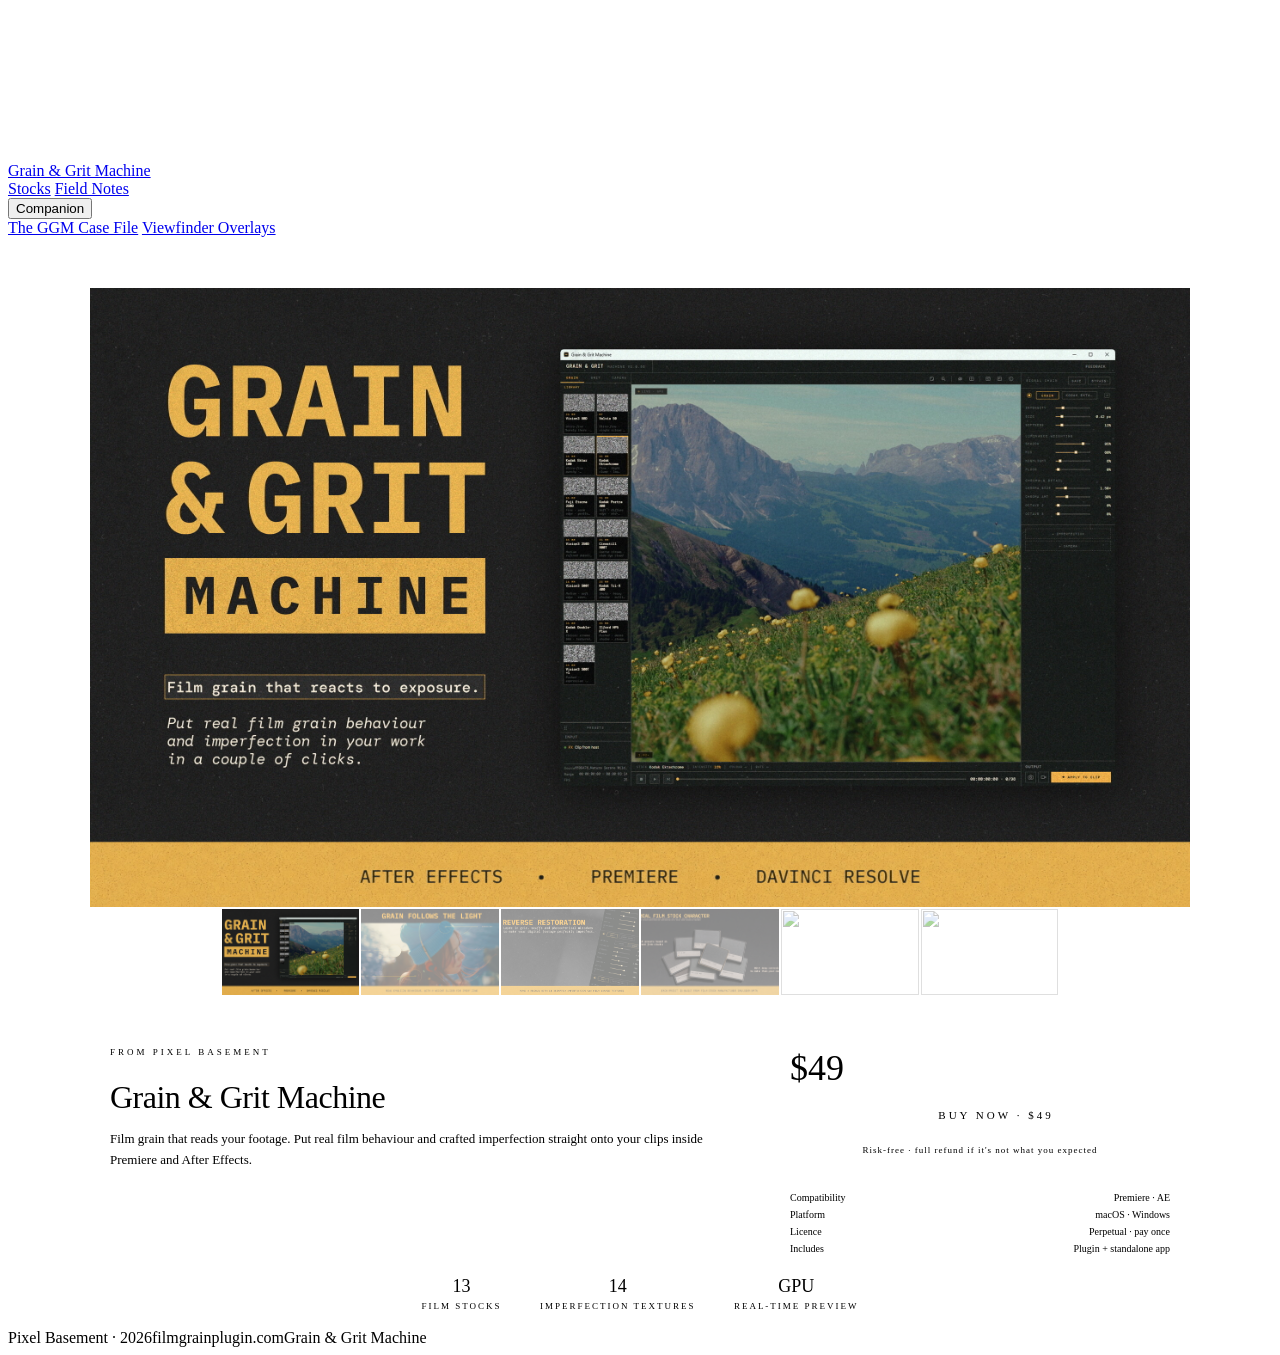
==== layout-test/index.html @ 7502c7f1 "Deploy from ggm-site-v4 tomnipresent/ggm-site-v4@db7ebe015cf4e5168276b97a94e1935c7d8e0b9a" ====
<!DOCTYPE html>
<html lang="en">
<head>
<meta charset="UTF-8">
<meta name="viewport" content="width=device-width, initial-scale=1.0">
<title>Layout test — poster-first hero</title>
<meta name="description" content="Internal layout test. Not linked.">
<link href="https://fonts.googleapis.com/css2?family=DM+Mono:wght@400;500&family=IBM+Plex+Mono:ital,wght@0,300;0,400;0,500;1,400&display=swap" rel="stylesheet">
<link rel="stylesheet" href="/assets/css/tokens.css">
<link rel="stylesheet" href="/assets/css/base.css">
<link rel="stylesheet" href="/assets/css/components.css">
<link rel="stylesheet" href="/assets/css/pages.css">
<link rel="stylesheet" href="/assets/css/product-page.css">

</head>
<body>
<canvas id="grainCanvas"></canvas>
<div class="page">
<nav class="site-nav">
<a href="/" class="site-nav-brand">Grain &amp; Grit Machine</a>
<div class="site-nav-links">
<a href="/stocks/">Stocks</a>
<a href="/field-notes/">Field Notes</a>
<div class="nav-dropdown">
<button class="nav-dropdown-toggle">Companion</button>
<div class="nav-dropdown-menu">
<a href="/companion/case-file/">The GGM Case File</a>
<a href="/companion/viewfinder-overlays/">Viewfinder Overlays</a>
</div>
</div>
</div>
</nav>




<style>
.lt-hero { padding-top: clamp(32px, 4vw, 56px); }
.lt-buy {
  display: grid;
  grid-template-columns: 1fr 380px;
  gap: clamp(32px, 5vw, 80px);
  align-items: start;
  max-width: 1060px;
  margin: 0 auto;
  padding: clamp(32px, 4vw, 56px) 32px 0;
}
@media (max-width: 900px) {
  .lt-buy { grid-template-columns: 1fr; }
}
</style>

<!-- ── Poster-first hero: gallery spans the hero width, no side column ── -->
<section class="hero lt-hero">
<div class="hero-gallery">
<div class="hero-gallery-main" id="heroGallery">
<div class="hero-slide active" data-i="0">
<img src="/assets/img/hero/hero-1.jpg" alt="Grain &amp; Grit Machine — hero image 1" style="width:100%;height:100%;object-fit:cover" onerror="this.style.display='none';this.nextElementSibling.style.display='flex'">
<div class="ph" style="display:none;position:absolute;inset:0"><div class="ph-t"><strong>HERO 1</strong></div></div>
</div>

<div class="hero-slide" data-i="1">
<img src="/assets/img/hero/hero-2.jpg" alt="Grain &amp; Grit Machine — hero image 2" style="width:100%;height:100%;object-fit:cover" loading="lazy" onerror="this.style.display='none';this.nextElementSibling.style.display='flex'">
<div class="ph" style="display:none;position:absolute;inset:0"><div class="ph-t"><strong>HERO 2</strong></div></div>
</div>

<div class="hero-slide" data-i="2">
<img src="/assets/img/hero/hero-3.jpg" alt="Grain &amp; Grit Machine — hero image 3" style="width:100%;height:100%;object-fit:cover" loading="lazy" onerror="this.style.display='none';this.nextElementSibling.style.display='flex'">
<div class="ph" style="display:none;position:absolute;inset:0"><div class="ph-t"><strong>HERO 3</strong></div></div>
</div>

<div class="hero-slide" data-i="3">
<img src="/assets/img/hero/hero-4.jpg" alt="Grain &amp; Grit Machine — hero image 4" style="width:100%;height:100%;object-fit:cover" loading="lazy" onerror="this.style.display='none';this.nextElementSibling.style.display='flex'">
<div class="ph" style="display:none;position:absolute;inset:0"><div class="ph-t"><strong>HERO 4</strong></div></div>
</div>

<div class="hero-slide" data-i="4">
<div class="ba" id="heroBA" role="slider" aria-label="Before and after comparison — drag to reveal grain" aria-valuemin="0" aria-valuemax="100" aria-valuenow="50">
<img src="/assets/img/hero/hero-ba-after.jpg" alt="With Grain &amp; Grit Machine" loading="lazy">
<div class="ba-before-wrap"><img src="/assets/img/hero/hero-ba-before.jpg" alt="Before grain" loading="lazy"></div>
<div class="ba-divider"><div class="ba-handle">&#9666; drag &#9656;</div></div>
<span class="ba-tag ba-tag-l">Before</span>
<span class="ba-tag ba-tag-r">GGM</span>
</div>
</div>
<div class="hero-slide" data-i="5">
<img src="/assets/img/hero/hero-5.jpg" alt="Grain &amp; Grit Machine — hero image 5" style="width:100%;height:100%;object-fit:cover" loading="lazy" onerror="this.style.display='none';this.nextElementSibling.style.display='flex'">
<div class="ph" style="display:none;position:absolute;inset:0"><div class="ph-t"><strong>HERO 5</strong></div></div>
</div>

<button class="hg-nav hg-prev" type="button" aria-label="Previous image"><span>&#8249;</span></button>
<button class="hg-nav hg-next" type="button" aria-label="Next image"><span>&#8250;</span></button>
</div>
<div class="hero-gallery-thumbs">
<div class="hero-gallery-thumb active" data-i="0" style="position:relative;overflow:hidden">
<img src="/assets/img/hero/hero-1.jpg" alt="" style="width:100%;height:100%;object-fit:cover;display:block" loading="lazy">
</div>

<div class="hero-gallery-thumb" data-i="1" style="position:relative;overflow:hidden">
<img src="/assets/img/hero/hero-2.jpg" alt="" style="width:100%;height:100%;object-fit:cover;display:block" loading="lazy">
</div>

<div class="hero-gallery-thumb" data-i="2" style="position:relative;overflow:hidden">
<img src="/assets/img/hero/hero-3.jpg" alt="" style="width:100%;height:100%;object-fit:cover;display:block" loading="lazy">
</div>

<div class="hero-gallery-thumb" data-i="3" style="position:relative;overflow:hidden">
<img src="/assets/img/hero/hero-4.jpg" alt="" style="width:100%;height:100%;object-fit:cover;display:block" loading="lazy">
</div>

<div class="hero-gallery-thumb" data-i="4" style="position:relative;overflow:hidden">
<img src="/assets/img/hero/hero-ba-after.jpg" alt="" style="width:100%;height:100%;object-fit:cover;display:block" loading="lazy">
</div>
<div class="hero-gallery-thumb" data-i="5" style="position:relative;overflow:hidden">
<img src="/assets/img/hero/hero-5.jpg" alt="" style="width:100%;height:100%;object-fit:cover;display:block" loading="lazy">
</div>

</div>
</div>
</section>

<!-- ── Buy section beneath the poster ── -->
<div class="lt-buy">
<div>
<div class="hero-brand">from Pixel Basement</div>
<h1 class="hero-name">Grain &amp; Grit <em>Machine</em></h1>
<p class="hero-tagline">Film grain that reads your footage. Put real film behaviour and crafted imperfection straight onto your clips inside Premiere and After Effects.</p>
</div>
<div>
<div class="hero-price-row"><div class="hero-price">$49</div></div>
<a href="https://pixelbasement.lemonsqueezy.com/checkout/buy/0a48fcc9-ee83-4ce2-936d-01352f2ac85f" class="hero-btn">Buy now &middot; $49</a>
<div class="hero-guarantee">Risk-free &middot; full refund if it's not what you expected</div>
<div class="hero-meta">
<div class="hero-meta-item"><span>Compatibility</span><span>Premiere &middot; AE</span></div>
<div class="hero-meta-item"><span>Platform</span><span>macOS &middot; Windows</span></div>
<div class="hero-meta-item"><span>Licence</span><span>Perpetual &middot; pay once</span></div>
<div class="hero-meta-item"><span>Includes</span><span>Plugin + standalone app</span></div>
</div>
</div>
</div>

<div class="sp-md"></div>

<!-- Inventory strip for context of how it flows on -->
<div class="inv-strip">
<div class="inv-item"><strong>13</strong>Film stocks</div>
<div class="inv-item"><strong>14</strong>Imperfection textures</div>
<div class="inv-item"><strong>GPU</strong>Real-time preview</div>
</div>

<div class="sp-xl"></div>

<footer class="site-footer"><span>Pixel Basement · 2026</span><span>filmgrainplugin.com</span><span>Grain &amp; Grit Machine</span></footer>

</div>
<script src="/assets/js/grain.js"></script>
<script src="/assets/js/reveal.js"></script>
<script src="/assets/js/faq.js"></script>
<script src="/assets/js/nav.js"></script>
<script src="/assets/js/gallery.js"></script>
<script src="/assets/js/results.js"></script>
<script src="/assets/js/scroll-drag.js"></script>
<script src="/assets/js/compare-lightbox.js"></script>
<script src="/assets/js/ba-slider.js"></script>
<script src="/assets/js/ba-loupes.js"></script>
<script src="/assets/js/magnifier.js"></script>
<script src="/assets/js/waitlist.js"></script>
<script src="/assets/js/buybox.js"></script>
<script src="/assets/js/video-keepalive.js"></script>
</body>
</html>
---- assets/css/product-page.css ----
/* ── GGM Product Page Specific Styles ── */

/* Hero */
.hero {
  padding: clamp(60px, 8vw, 100px) 0 0;
  position: relative;
  z-index: 2;
}

.hero-grid {
  display: grid;
  grid-template-columns: 1fr 340px;
  gap: 40px;
  align-items: start;
}

.hero-gallery {
  display: flex;
  flex-direction: column;
  gap: 2px;
}

.hero-gallery-main {
  position: relative;
  aspect-ratio: 16/9;
  min-height: 0;
  overflow: hidden;
}

.hero-slide {
  position: absolute;
  inset: 0;
  opacity: 0;
  pointer-events: none;
  transition: opacity .2s ease;
}

.hero-slide.active {
  opacity: 1;
  pointer-events: auto;
}

.hero-gallery-main {
  cursor: zoom-in;
}

/* Lightbox */
.lightbox {
  position: fixed;
  inset: 0;
  z-index: 9999;
  background: rgba(0, 0, 0, 0.92);
  display: flex;
  align-items: center;
  justify-content: center;
  cursor: zoom-out;
  opacity: 0;
  transition: opacity .2s ease;
  padding: 40px;
}

.lightbox.active {
  opacity: 1;
}

/* Full-res image in lightbox */
.lightbox-img {
  max-width: 90vw;
  max-height: calc(100vh - 80px);
  object-fit: contain;
}

/* Placeholder fallback in lightbox */
.lightbox-content {
  width: 90vw;
  max-width: 1400px;
  height: calc(100vh - 120px);
  max-height: 800px;
  position: relative;
}

.lightbox-content .ph-t {
  font-size: 14px;
}

.lightbox-content .hero-stocks-grid {
  height: 100%;
}

.lightbox-content .hero-stock-name {
  font-size: 14px;
}

.lightbox-content .hero-stock-meta {
  font-size: 11px;
}

.lightbox-close {
  position: absolute;
  top: 16px;
  right: 20px;
  font-family: var(--f-head);
  font-size: 11px;
  letter-spacing: 2px;
  text-transform: uppercase;
  color: var(--tm);
  background: none;
  border: none;
  cursor: pointer;
  z-index: 10000;
  padding: 4px 8px;
}

.lightbox-close:hover {
  color: var(--pp);
}

/* Stock scroll strip */
.stock-scroll {
  overflow-x: auto;
  overflow-y: hidden;
  overscroll-behavior-x: contain;
  -webkit-overflow-scrolling: touch;
  scrollbar-width: thin;
  scrollbar-color: var(--l2) transparent;
  padding: 0 max(32px, calc((100vw - 1120px) / 2));
}

.stock-scroll::-webkit-scrollbar {
  height: 4px;
}

.stock-scroll::-webkit-scrollbar-track {
  background: transparent;
}

.stock-scroll::-webkit-scrollbar-thumb {
  background: var(--l2);
}

.stock-scroll-track {
  display: grid;
  grid-template-rows: 1fr 1fr;
  grid-auto-flow: column;
  grid-auto-columns: 180px;
  gap: 2px;
  width: max-content;
  padding-bottom: 12px;
}

.stock-scroll-card {
  background: var(--sf);
  border: 1px solid var(--l2);
  text-decoration: none;
  transition: border-color .15s ease, background .15s ease;
  display: flex;
  flex-direction: column;
  overflow: hidden;
}

.stock-scroll-card:hover {
  border-color: var(--amb);
  background: var(--dk);
}

.stock-scroll-img {
  aspect-ratio: 4/3;
  width: 100%;
}

.stock-scroll-info {
  padding: 8px 10px 10px;
}

.stock-scroll-name {
  font-family: var(--f-head);
  font-size: 11px;
  font-weight: 500;
  letter-spacing: 1px;
  text-transform: uppercase;
  color: var(--amb);
  margin-bottom: 2px;
}

.stock-scroll-meta {
  font-size: 8px;
  letter-spacing: 1px;
  text-transform: uppercase;
  color: var(--tm);
}

.stock-scroll-tier {
  font-size: 8px;
  letter-spacing: 1px;
  text-transform: uppercase;
  color: var(--wg);
  margin-top: 4px;
}

/* Film stocks visual */
.hero-stocks-grid {
  display: grid;
  grid-template-columns: repeat(3, 1fr);
  gap: 1px;
  height: 100%;
  background: var(--rule);
}

.hero-stock-card {
  background: var(--sf);
  padding: 6px;
  display: flex;
  flex-direction: column;
  overflow: hidden;
}

.hero-stock-img {
  flex: 1;
  min-height: 0;
  width: 100%;
}

.hero-stock-name {
  font-family: var(--f-head);
  font-size: 10px;
  font-weight: 500;
  letter-spacing: 1px;
  text-transform: uppercase;
  color: var(--amb);
  margin-top: 6px;
}

.hero-stock-meta {
  font-size: 8px;
  letter-spacing: 1px;
  text-transform: uppercase;
  color: var(--tm);
  margin-top: 2px;
}

.hero-gallery-thumbs {
  display: grid;
  grid-auto-flow: column;
  grid-auto-columns: 1fr;
  gap: 2px;
}

.hero-gallery-thumb {
  aspect-ratio: 16/10;
  cursor: pointer;
}

.hero-gallery-thumb:hover,
.hero-gallery-thumb.active {
  border-color: var(--amb);
}

.hero-info {
  position: sticky;
  top: 40px;
}

.hero-brand {
  font-size: 9px;
  letter-spacing: 3px;
  text-transform: uppercase;
  color: var(--tm);
  margin-bottom: 8px;
}

.hero-name {
  font-family: var(--font-headline);
  font-size: clamp(22px, 3vw, 32px);
  font-weight: 500;
  letter-spacing: -.5px;
  line-height: 1.2;
  margin-bottom: 6px;
}

.hero-name em {
  font-style: normal;
  color: var(--amb);
}

.hero-tagline {
  font-size: 13px;
  color: var(--wg);
  line-height: 1.6;
  margin-bottom: 20px;
}

.hero-price-row {
  display: flex;
  align-items: baseline;
  gap: 12px;
  margin-bottom: 4px;
}

.hero-price {
  font-family: var(--font-headline);
  font-size: 36px;
  font-weight: 500;
}

.hero-price-note {
  font-size: 11px;
  color: var(--tm);
}

.hero-price-sub {
  font-size: 10px;
  color: var(--tm);
  margin-bottom: 20px;
}

.hero-btn {
  display: block;
  width: 100%;
  background: var(--amb);
  color: var(--dk);
  font-family: var(--font-body);
  font-size: 11px;
  letter-spacing: 3px;
  text-transform: uppercase;
  padding: 16px;
  text-align: center;
  text-decoration: none;
  font-weight: 500;
  transition: background .1s linear;
  border: none;
  cursor: pointer;
  margin-bottom: 8px;
}

.hero-btn:hover {
  background: #f5be5e;
}

.hero-guarantee {
  font-size: 9px;
  color: var(--tm);
  text-align: center;
  letter-spacing: 1px;
  margin-bottom: 20px;
}

.hero-meta {
  border-top: 1px solid var(--l2);
  padding-top: 14px;
}

.hero-meta-item {
  font-size: 10px;
  color: var(--wg);
  padding: 3px 0;
  display: flex;
  justify-content: space-between;
}

.hero-meta-item span:first-child {
  color: var(--tm);
}

/* Inventory strip */
.inv-strip {
  background: var(--sf);
  border-top: 1px solid var(--l2);
  border-bottom: 1px solid var(--l2);
  padding: 16px 32px;
  display: flex;
  justify-content: center;
  gap: clamp(12px, 3vw, 40px);
  flex-wrap: wrap;
}

.inv-item {
  font-size: 9px;
  letter-spacing: 2px;
  text-transform: uppercase;
  color: var(--tm);
  text-align: center;
  line-height: 1.5;
}

.inv-item strong {
  display: block;
  color: var(--paper);
  font-weight: 500;
  font-family: var(--font-headline);
  font-size: 18px;
  letter-spacing: 0;
}

/* Pricing section */
.pricing-section {
  display: grid;
  grid-template-columns: 1fr 360px;
  gap: 2px;
  align-items: start;
}

.pricing-context {
  padding: 24px 0;
}

.pricing-card {
  background: var(--sf);
  border: 1px solid var(--amb);
}

.pricing-head {
  padding: 20px 24px;
  border-bottom: 1px solid var(--l2);
}

.pricing-label {
  font-size: 10px;
  letter-spacing: 3px;
  text-transform: uppercase;
  color: var(--amb);
  margin-bottom: 4px;
}

.pricing-amt {
  font-family: var(--font-headline);
  font-size: 42px;
  font-weight: 500;
}

.pricing-amt span {
  font-size: 14px;
  color: var(--wg);
}

.pricing-note {
  font-size: 10px;
  color: var(--tm);
  margin-top: 3px;
}

.pricing-body {
  padding: 18px 24px;
}

.pg {
  margin-bottom: 12px;
}

.pg-l {
  font-size: 8px;
  letter-spacing: 2px;
  text-transform: uppercase;
  color: var(--tm);
  margin-bottom: 5px;
  padding-bottom: 4px;
  border-bottom: 1px solid var(--l2);
}

.pi {
  font-size: 11px;
  color: var(--wg);
  padding: 3px 0 3px 16px;
  position: relative;
  line-height: 1.5;
}

.pi::before {
  content: '\2713';
  position: absolute;
  left: 0;
  color: var(--amb);
  font-size: 10px;
}

.pi strong {
  color: var(--paper);
  font-weight: 400;
}

.pricing-cta {
  padding: 16px 24px;
  border-top: 1px solid var(--l2);
}

.pricing-sub {
  font-size: 9px;
  letter-spacing: 1.5px;
  color: var(--tm);
  text-align: center;
}

/* Final CTA */
.final {
  text-align: center;
  padding: 0 32px;
}

.final .bt {
  margin: 0 auto 24px;
  text-align: center;
}

/* Responsive */
@media (max-width: 900px) {
  .hero-grid {
    grid-template-columns: 1fr;
    gap: 24px;
  }
  .hero-info {
    position: static;
  }
  /* Single column: no text column to match, so restore the frame's own ratio */
  .hero-gallery-main {
    flex: none;
    aspect-ratio: 16/9;
  }
  .pricing-section {
    grid-template-columns: 1fr;
  }
}

@media (max-width: 768px) {
  .split,
  .claim-grid,
  .two-col,
  .bonus-grid,
  .stock-strip {
    grid-template-columns: 1fr;
  }
  .about-grid {
    grid-template-columns: 1fr;
  }
  .about-img {
    max-width: 280px;
  }
  .claim-wide {
    grid-column: auto;
  }
  .spec-box {
    grid-template-columns: 1fr;
  }
  .claim-grid-b {
    grid-template-columns: 1fr;
  }
  .claim-grid-b-card {
    border-right: none !important;
    border-bottom: 1px solid var(--l2);
  }
  .claim-grid-b-card:last-child { border-bottom: none; }
}

@media (max-width: 500px) {
  .form-row {
    flex-direction: column;
  }
  .form-row input[type="email"] {
    width: 100%;
  }
  .form-row button {
    width: 100%;
    padding: 13px;
    text-align: center;
  }
}

/* ════════════ RESULTS — COMPARE (same frame, every stock) ════════════ */
.rc-inner {
  max-width: 750px;
  margin: 0 auto;
}
.rc-stage {
  max-width: 750px;
  margin: 0 auto;
}
.rc-row {
  display: flex;
  gap: 14px;
  align-items: stretch;
}
.rc-viewer {
  position: relative;
  flex: 1;
  min-width: 0;
  aspect-ratio: 16/9;
  overflow: hidden;
  border: 1px solid var(--mid);
  background: var(--sf);
  cursor: zoom-in;
}
.rc-ph { position: absolute; inset: 0; }
.rc-img {
  position: absolute;
  inset: 0;
  width: 100%;
  height: 100%;
  object-fit: cover;
  opacity: 0;
  transition: opacity .25s ease;
  z-index: 2;
}
.rc-tag {
  position: absolute;
  left: 12px;
  top: 12px;
  z-index: 3;
  font-size: 8px;
  letter-spacing: 2px;
  text-transform: uppercase;
  color: var(--amb);
  background: rgba(9, 10, 10, .6);
  padding: 4px 8px;
  border: 1px solid var(--mid);
}
.rc-caption {
  display: flex;
  justify-content: space-between;
  align-items: baseline;
  gap: 16px;
  width: calc(100% - 146px);
  border: 1px solid var(--mid);
  border-top: none;
  padding: 14px 18px;
  background: var(--sf);
}
.rc-name { font-family: var(--font-headline); font-size: 15px; color: var(--paper); }
.rc-meta { font-size: 10px; letter-spacing: 1.5px; text-transform: uppercase; color: var(--wg); }
.rc-thumbs {
  display: flex;
  flex-direction: column;
  gap: 10px;
  width: 132px;
  flex-shrink: 0;
}
.rc-thumb {
  position: relative;
  flex: 1;
  min-height: 0;
  overflow: hidden;
  border: 1px solid var(--mid);
  background: var(--sf);
  cursor: pointer;
  padding: 0;
  transition: border-color .15s ease;
}
.rc-thumb:hover { border-color: var(--wg); }
.rc-thumb.active { border-color: var(--amb); }
.rc-thumb img {
  position: absolute;
  inset: 0;
  width: 100%;
  height: 100%;
  object-fit: cover;
  opacity: 0;
  transition: opacity .2s ease;
  z-index: 2;
}
.rc-thumb-label {
  position: absolute;
  left: 0; right: 0; bottom: 0;
  z-index: 3;
  font-size: 8px;
  letter-spacing: 1px;
  text-transform: uppercase;
  color: var(--paper);
  background: linear-gradient(transparent, rgba(9, 10, 10, .85));
  padding: 12px 6px 5px;
  text-align: center;
}
.rc-hint {
  font-size: 10px;
  color: var(--tm);
  letter-spacing: 1.5px;
  text-transform: uppercase;
  margin-top: 18px;
  text-align: center;
}
@media (max-width: 680px) {
  .rc-row { flex-direction: column; }
  .rc-thumbs { flex-direction: row; width: auto; }
  .rc-thumb { aspect-ratio: 16/10; min-height: 0; }
  .rc-caption { width: 100%; }
}

/* ── Compare: BOTTOM thumbnails variant ──
   Toggle in src/_data/results.json → compare.thumbsPosition: "bottom" | "side".
   Set to "side" to revert to the default side-strip layout (rules above). */
.rc-bottom .rc-stage { display: flex; flex-direction: column; }
.rc-bottom .rc-row { display: contents; }
.rc-bottom .rc-viewer { order: 1; flex: 0 0 auto; width: 100%; }
.rc-bottom .rc-caption { display: none; }
.rc-bottom .rc-thumbs {
  order: 3;
  flex-direction: row;
  width: 100%;
  max-width: 80%;
  margin: 12px auto 0;
}
.rc-bottom .rc-thumb { flex: 1; aspect-ratio: 16 / 9; min-height: 0; }
.rc-bottom .rc-hint { order: 4; }

/* ════════════ RESULTS — GALLERY (frames worth keeping) ════════════ */
.rg-grid {
  display: grid;
  grid-template-columns: repeat(auto-fill, minmax(300px, 1fr));
  gap: 12px;
}
.rg-cell {
  position: relative;
  aspect-ratio: 16/9;
  overflow: hidden;
  border: 1px solid var(--mid);
  background: var(--sf);
  cursor: zoom-in;
  padding: 0;
  transition: border-color .18s ease;
}
.rg-cell:hover { border-color: var(--amb); }
.rg-ph { position: absolute; inset: 0; }
.rg-cell img {
  position: absolute;
  inset: 0;
  width: 100%;
  height: 100%;
  object-fit: cover;
  opacity: 0;
  transition: opacity .25s ease, transform .5s ease;
  z-index: 2;
}
.rg-cell:hover img { transform: scale(1.04); }
.rg-meta {
  position: absolute;
  left: 0; right: 0; bottom: 0;
  z-index: 3;
  padding: 34px 14px 12px;
  background: linear-gradient(transparent, rgba(9, 10, 10, .92));
  text-align: left;
}
.rg-recipe { font-size: 10.5px; color: var(--paper); letter-spacing: .3px; margin-bottom: 4px; }
.rg-recipe b { font-family: var(--font-headline); font-weight: 400; }
.rg-recipe .dim { color: var(--wg); }
.rg-credit { font-size: 9px; letter-spacing: 1.5px; text-transform: uppercase; color: var(--amb); }
.rg-credit::before { content: '▸ '; color: var(--tm); }

/* Results lightbox (shared) */
.rg-lb {
  position: fixed;
  inset: 0;
  z-index: 9999;
  background: rgba(0, 0, 0, .94);
  display: flex;
  align-items: center;
  justify-content: center;
  padding: 6vh 5vw;
  cursor: zoom-out;
  opacity: 0;
  transition: opacity .2s ease;
}
.rg-lb.active { opacity: 1; }
.rg-lb-inner { position: relative; width: min(85vw, 1100px); aspect-ratio: 16/9; border: 1px solid var(--mid); background: var(--sf); }
.rg-lb-inner img { position: absolute; inset: 0; width: 100%; height: 100%; object-fit: cover; }
.rg-lb-close {
  position: absolute; top: -34px; right: 0;
  font-size: 10px; letter-spacing: 2px; color: var(--wg);
  background: none; border: 1px solid var(--mid); padding: 6px 12px; cursor: pointer;
  font-family: var(--font-body);
}
.rg-lb-cap { position: absolute; left: 0; bottom: -42px; font-size: 10px; letter-spacing: 1px; color: var(--wg); }
.rg-lb-cap .amb { color: var(--amb); }

/* ══════════ ALT FLOW — before/after hero slider ══════════ */
.ba {
  position: absolute;
  inset: 0;
  overflow: hidden;
  cursor: pointer; /* click anywhere = enlarge; drag = slide */
  touch-action: none;
  user-select: none;
  -webkit-user-select: none;
}
.ba img {
  position: absolute;
  inset: 0;
  width: 100%;
  height: 100%;
  object-fit: cover;
  display: block;
  pointer-events: none;
}
.ba-before-wrap {
  position: absolute;
  inset: 0;
  clip-path: inset(0 50% 0 0);
}
.ba-divider {
  position: absolute;
  top: 0;
  bottom: 0;
  left: 50%;
  width: 1px;
  background: var(--amb);
  z-index: 3;
}
.ba-handle {
  position: absolute;
  top: 50%;
  left: 50%;
  transform: translate(-50%, -50%);
  background: var(--dk);
  border: 1px solid var(--amb);
  color: var(--amb);
  font-family: var(--font-body);
  font-size: 10px;
  letter-spacing: 1px;
  padding: 7px 9px;
  white-space: nowrap;
  pointer-events: none;
}
.ba-tag {
  position: absolute;
  top: 12px;
  z-index: 2;
  font-size: 9px;
  letter-spacing: 2px;
  text-transform: uppercase;
  font-family: var(--font-body);
  padding: 4px 8px;
  background: rgba(9, 10, 10, .78);
  pointer-events: none;
}
.ba-tag-l { left: 12px; color: var(--wg); }
.ba-tag-r { right: 12px; color: var(--amb); }
.ba.dragging { cursor: ew-resize; }
.ba.dragging .ba-handle { background: var(--amb); color: var(--dk); }

/* ══════════ ALT FLOW — one bold claim ══════════ */
.claim-hero { text-align: center; }
.claim-hero .rule { margin: 0 auto 28px; }
.claim-hero h2 {
  font-family: var(--font-headline);
  font-weight: 400;
  font-size: clamp(28px, 5vw, 52px);
  line-height: 1.15;
  color: var(--paper);
  margin: 0 0 20px;
}
.claim-hero h2 em { color: var(--amb); font-style: italic; }
.claim-hero .claim-sub {
  font-family: var(--font-body);
  font-size: clamp(12px, 1.4vw, 14px);
  line-height: 1.8;
  color: var(--wg);
  max-width: 62ch;
  margin: 0 auto;
}

/* ══════════ ALT FLOW — magnifier over split comparison ══════════ */
.mag-stage {
  position: relative;
  display: flex;
  border: 1px solid var(--mid);
  background: var(--sf);
  overflow: hidden;
  cursor: none;
  touch-action: none;
  user-select: none;
  -webkit-user-select: none;
}
.mag-half {
  position: relative;
  width: 50%;
  aspect-ratio: 1/1;
}
.mag-half img {
  position: absolute;
  inset: 0;
  width: 100%;
  height: 100%;
  object-fit: cover;
  display: block;
  pointer-events: none;
}
.mag-cap {
  position: absolute;
  left: 10px;
  bottom: 10px;
  z-index: 2;
  font-size: 9px;
  letter-spacing: 2px;
  text-transform: uppercase;
  font-family: var(--font-body);
  color: var(--wg);
  background: rgba(9, 10, 10, .78);
  padding: 4px 8px;
  pointer-events: none;
}
.mag-cap-amb { color: var(--amb); }
.mag-half + .mag-half .mag-cap { left: auto; right: 10px; }
.mag-seam {
  position: absolute;
  top: 0;
  bottom: 0;
  left: 50%;
  width: 1px;
  background: var(--mid);
  z-index: 1;
}
.mag-lens {
  position: absolute;
  width: clamp(140px, 24vw, 220px);
  height: clamp(140px, 24vw, 220px);
  border-radius: 50%;
  border: 1px solid var(--amb);
  overflow: hidden;
  z-index: 4;
  opacity: 0;
  transition: opacity .15s ease;
  pointer-events: none;
  background: var(--dk);
}
.mag-stage.active .mag-lens { opacity: 1; }
.mag-lens-inner {
  position: absolute;
  top: 0;
  left: 0;
  display: flex;
  will-change: transform;
}
.mag-lens-inner img {
  width: 50%;
  height: 100%;
  object-fit: cover;
  display: block;
}
.mag-lens-label {
  position: absolute;
  left: 50%;
  bottom: 10px;
  transform: translateX(-50%);
  font-size: 9px;
  letter-spacing: 2px;
  font-family: var(--font-body);
  color: var(--amb);
  background: rgba(9, 10, 10, .82);
  padding: 3px 7px;
}
.mag-hint {
  font-size: 9px;
  letter-spacing: 2px;
  text-transform: uppercase;
  color: var(--tm);
  font-family: var(--font-body);
  margin-top: 10px;
}
@media (hover: none) {
  .mag-stage { cursor: default; }
}

/* ══════════ ALT FLOW — stocks link row ══════════ */
.stocks-link-row {
  margin-top: 20px;
  font-family: var(--font-body);
  font-size: 11px;
  letter-spacing: 1px;
}
.stocks-link-row a {
  color: var(--amb);
  text-decoration: none;
  border: 1px solid var(--mid);
  padding: 10px 16px;
  display: inline-block;
}
.stocks-link-row a:hover { border-color: var(--amb); }

/* ── BA slider lightbox — full-size draggable before/after ── */
.ba-lightbox-stage {
  position: relative;
  width: min(90vw, calc((100vh - 120px) * 16 / 9));
  aspect-ratio: 16/9;
  max-height: calc(100vh - 120px);
  border: 1px solid var(--mid);
  background: var(--sf);
}
.ba-lightbox-stage .ba {
  visibility: visible; /* clone may inherit hidden state from placeholder fallback */
}
.ba-lightbox { cursor: zoom-out; }
.ba-lightbox .ba { cursor: ew-resize; }

/* No default focus ring on the BA slider (it gets focused programmatically
   when the lightbox opens); keep a visible ring for keyboard navigation */
.ba:focus { outline: none; }
.ba:focus-visible { outline: 1px solid var(--amb); outline-offset: -1px; }

/* ── Reusable BA slider embed (partials/ba-slider.njk) ── */
.ba-embed {
  position: relative;
  width: 100%;
  border: 1px solid var(--mid);
  background: var(--sf);
  overflow: hidden;
}

/* Inventory strip icons (instant download / refund / support) */
.inv-item .inv-icon {
  display: flex;
  align-items: center;
  justify-content: center;
  height: 27px; /* match the line-height of the numeral values */
}
.inv-item .inv-icon svg {
  width: 19px;
  height: 19px;
  display: block;
}

/* ══════════ HERO — responsive sizing + edge navigation ══════════ */

/* The hero scales with the screen instead of capping at the page width.
   ~1080px on a laptop, up to 1720px on large monitors. */
.hero {
  width: 100%;
  max-width: min(clamp(1060px, 86vw, 1720px), 100%);
  margin: 0 auto;
  padding-left: clamp(16px, 3vw, 48px);
  padding-right: clamp(16px, 3vw, 48px);
}

/* Info column grows a little with the viewport so the gallery gets most of the gain */
@media (min-width: 901px) {
  .hero-grid {
    grid-template-columns: minmax(0, 1fr) clamp(320px, 24vw, 400px);
  }
}

/* Edge prev/next zones over the poster */
.hg-nav {
  position: absolute;
  top: 0;
  bottom: 0;
  width: 14%;
  min-width: 48px;
  z-index: 6;
  display: flex;
  align-items: center;
  background: none;
  border: none;
  padding: 0;
  margin: 0;
  cursor: pointer;
  color: var(--paper);
  opacity: 0;
  transition: opacity .15s ease;
}
.hg-prev { left: 0; justify-content: flex-start; }
.hg-next { right: 0; justify-content: flex-end; }
/* Bare chevrons (chip version kept in git history if wanted for other products) */
.hg-nav span {
  font-family: var(--font-body);
  font-size: 34px;
  line-height: 1;
  margin: 0 14px;
}
.hg-nav:hover span { color: var(--amb); }
.hero-gallery-main:hover .hg-nav,
.hg-nav:focus-visible { opacity: 1; }
.hg-nav:focus { outline: none; }
@media (hover: none) {
  .hg-nav { opacity: .85; } /* touch: always visible */
}

/* Small screens: keep padding sane, let thumbs scroll instead of shrinking to slivers */
@media (max-width: 640px) {
  .hero-gallery-thumbs {
    grid-auto-columns: minmax(84px, 1fr);
    overflow-x: auto;
    overscroll-behavior-x: contain;
    -webkit-overflow-scrolling: touch;
    scrollbar-width: thin;
    scrollbar-color: var(--l2) transparent;
    padding-bottom: 4px;
  }
}

/* ── Full-bleed video band (pattern break) ── */
.video-band {
  width: 100%;
  border-top: 1px solid var(--l2);
  border-bottom: 1px solid var(--l2);
  background: var(--dk);
}
.video-band video {
  display: block;
  width: 100%;
  height: auto;
  /* Cap the band height on wide/short viewports; crops top+bottom evenly */
  max-height: 64vh;
  object-fit: cover;
}

/* Hero-width container: wider than page copy, narrower than full-bleed */
.mx-hero {
  width: 100%;
  max-width: min(clamp(1060px, 86vw, 1720px), 100%);
  margin: 0 auto;
  padding-left: clamp(16px, 3vw, 48px);
  padding-right: clamp(16px, 3vw, 48px);
}

/* Thin band variant: always crops to the set height (set --band-h inline to tweak) */
.video-band.band-thin video {
  height: var(--band-h, 36vh);
  max-height: none;
  object-fit: cover;
}

/* ── Sticky mini buy box — slim horizontal bar, bottom right ── */
.buybox {
  position: fixed;
  bottom: 20px;
  right: 20px;
  z-index: 900;
  display: flex;
  align-items: center;
  gap: 14px;
  background: rgba(25, 29, 27, .96);
  border: 1px solid var(--mid);
  padding: 10px 10px 10px 16px;
  opacity: 0;
  transform: translateY(8px);
  pointer-events: none;
  transition: opacity .2s ease, transform .2s ease;
}
.buybox.show {
  opacity: 1;
  transform: none;
  pointer-events: auto;
}
.buybox-name {
  font-family: var(--font-body);
  font-size: 11px;
  letter-spacing: .5px;
  color: var(--paper);
}
.buybox-price {
  font-family: var(--font-headline);
  font-size: 13px;
  font-weight: 500;
  color: var(--wg);
}
.buybox-btn {
  display: block;
  background: var(--amb);
  color: var(--dk);
  font-family: var(--font-body);
  font-size: 9px;
  letter-spacing: 2px;
  text-transform: uppercase;
  font-weight: 500;
  text-decoration: none;
  padding: 9px 16px;
}
.buybox-btn:hover { background: #f5be5e; }
@media (max-width: 900px) {
  .buybox { display: none; } /* mobile treatment comes with the mobile pass */
}

/* ── Fixed loupes over the after image in BA sliders ── */
.ba-loupe {
  position: absolute;
  width: clamp(110px, 22%, 260px);
  aspect-ratio: 1;
  border-radius: 50%;
  border: 1px solid var(--amb);
  background-repeat: no-repeat;
  background-color: var(--dk);
  pointer-events: none;
  z-index: 1; /* above the after img */
}
/* The before layer (and divider/tags) must cover the loupes so the
   divider wipes them in and out */
.ba-before-wrap { z-index: 2; }
.ba-loupe[data-label]::after {
  content: attr(data-label);
  position: absolute;
  left: 50%;
  bottom: -30px;
  transform: translateX(-50%);
  white-space: nowrap;
  font-family: var(--font-body);
  font-size: 10px;
  letter-spacing: 2px;
  text-transform: uppercase;
  color: var(--amb);
  background: rgba(9, 10, 10, .8);
  padding: 3px 8px;
}

/* ══════════ MOBILE PASS (2026-10-01) ══════════ */
@media (max-width: 700px) {
  /* Loupes: scale down with the frame, quieter labels */
  .ba-loupe { width: clamp(60px, 19%, 110px); }
  .ba-loupe[data-label]::after {
    font-size: 8px;
    letter-spacing: 1px;
    bottom: -20px;
    padding: 2px 6px;
  }

  /* Thin UI band: show the frame at its natural ratio instead of force-cropping */
  .video-band.band-thin video {
    height: auto;
    max-height: 40vh;
  }

  /* Frames worth keeping: 2-up grid instead of a long single-column scroll */
  .rg-grid {
    grid-template-columns: 1fr 1fr;
    gap: 8px;
  }
  .rg-meta { padding: 8px 8px 7px; }
  .rg-recipe { font-size: 8.5px; margin-bottom: 2px; }
  .rg-credit { font-size: 7px; letter-spacing: 1px; }

  /* Hero edge-nav chevrons a touch smaller on narrow frames */
  .hg-nav span { font-size: 26px; margin: 0 8px; }
}

/* Hero thumbs: quieter than the main frame on large screens */
@media (min-width: 901px) {
  .hero-gallery-thumbs {
    width: 76%;
    margin: 0 auto;
  }
  .hero-gallery-thumb {
    opacity: .5;
    transition: opacity .15s ease;
  }
  .hero-gallery-thumb:hover,
  .hero-gallery-thumb.active {
    opacity: 1;
  }
}

/* Lightbox prev/next chevrons */
.lb-nav {
  position: fixed;
  top: 50%;
  transform: translateY(-50%);
  z-index: 10000;
  background: none;
  border: none;
  color: var(--paper);
  font-family: var(--font-body);
  font-size: 44px;
  line-height: 1;
  padding: 18px 22px;
  cursor: pointer;
}
.lb-nav:hover { color: var(--amb); }
.lb-prev { left: 10px; }
.lb-next { right: 10px; }
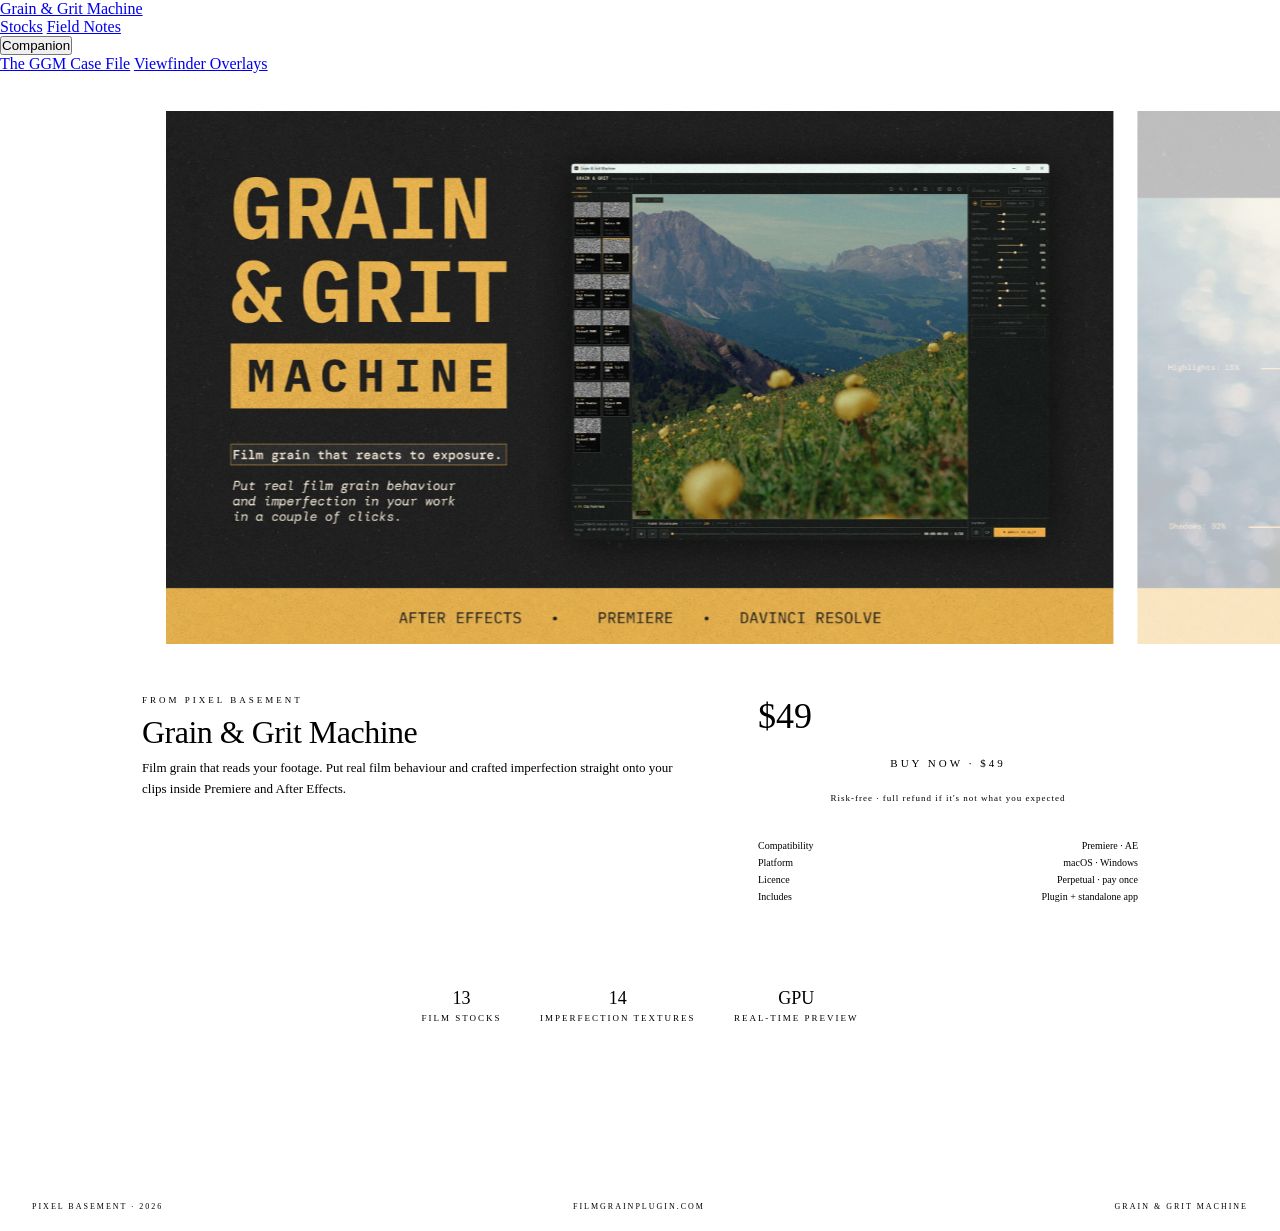
==== commit 2ff5d7ca: "Deploy from ggm-site-v4 tomnipresent/ggm-site-v4@2587e4097218a2a5b5f872073bb6bc39e841e705" ====
--- a/layout-test/index.html
+++ b/layout-test/index.html
@@ -35,7 +35,37 @@
 
 
 <style>
-.lt-hero { padding-top: clamp(32px, 4vw, 56px); }
+.lt-hero { padding-top: clamp(24px, 3vw, 48px); }
+.car { position: relative; overflow: hidden; width: 100%; }
+.car-track {
+  display: flex;
+  gap: 24px;
+  transition: transform .5s cubic-bezier(.25,.8,.25,1);
+  will-change: transform;
+}
+.car-slide {
+  flex: 0 0 auto;
+  width: min(74vw, 1480px);
+  aspect-ratio: 16/9;
+  position: relative;
+  overflow: hidden;
+  opacity: .3;
+  transition: opacity .35s ease;
+  cursor: pointer;
+  background: var(--sf);
+}
+.car-slide.active { opacity: 1; cursor: default; }
+.car-slide img { width: 100%; height: 100%; object-fit: cover; display: block; }
+.lt-thumbs { display: none; }
+.car .hg-nav { width: 10%; min-width: 56px; }
+@media (max-width: 1100px) {
+  .car-track { gap: 8px; }
+  .car-slide { width: 100%; }
+  .lt-thumbs {
+    display: grid;
+    margin-top: 2px;
+  }
+}
 .lt-buy {
   display: grid;
   grid-template-columns: 1fr 380px;
@@ -50,31 +80,27 @@
 }
 </style>
 
-<!-- ── Poster-first hero: gallery spans the hero width, no side column ── -->
-<section class="hero lt-hero">
-<div class="hero-gallery">
-<div class="hero-gallery-main" id="heroGallery">
-<div class="hero-slide active" data-i="0">
-<img src="/assets/img/hero/hero-1.jpg" alt="Grain &amp; Grit Machine — hero image 1" style="width:100%;height:100%;object-fit:cover" onerror="this.style.display='none';this.nextElementSibling.style.display='flex'">
-<div class="ph" style="display:none;position:absolute;inset:0"><div class="ph-t"><strong>HERO 1</strong></div></div>
-</div>
-
-<div class="hero-slide" data-i="1">
-<img src="/assets/img/hero/hero-2.jpg" alt="Grain &amp; Grit Machine — hero image 2" style="width:100%;height:100%;object-fit:cover" loading="lazy" onerror="this.style.display='none';this.nextElementSibling.style.display='flex'">
-<div class="ph" style="display:none;position:absolute;inset:0"><div class="ph-t"><strong>HERO 2</strong></div></div>
-</div>
-
-<div class="hero-slide" data-i="2">
-<img src="/assets/img/hero/hero-3.jpg" alt="Grain &amp; Grit Machine — hero image 3" style="width:100%;height:100%;object-fit:cover" loading="lazy" onerror="this.style.display='none';this.nextElementSibling.style.display='flex'">
-<div class="ph" style="display:none;position:absolute;inset:0"><div class="ph-t"><strong>HERO 3</strong></div></div>
-</div>
-
-<div class="hero-slide" data-i="3">
-<img src="/assets/img/hero/hero-4.jpg" alt="Grain &amp; Grit Machine — hero image 4" style="width:100%;height:100%;object-fit:cover" loading="lazy" onerror="this.style.display='none';this.nextElementSibling.style.display='flex'">
-<div class="ph" style="display:none;position:absolute;inset:0"><div class="ph-t"><strong>HERO 4</strong></div></div>
-</div>
-
-<div class="hero-slide" data-i="4">
+<!-- ── Poster carousel: centre stage + peeking neighbours ── -->
+<section class="lt-hero">
+<div class="car" id="car">
+<div class="car-track" id="carTrack">
+<div class="car-slide active">
+<img src="/assets/img/hero/hero-1.jpg" alt="Grain &amp; Grit Machine — hero image 1">
+</div>
+
+<div class="car-slide">
+<img src="/assets/img/hero/hero-2.jpg" alt="Grain &amp; Grit Machine — hero image 2" loading="lazy">
+</div>
+
+<div class="car-slide">
+<img src="/assets/img/hero/hero-3.jpg" alt="Grain &amp; Grit Machine — hero image 3" loading="lazy">
+</div>
+
+<div class="car-slide">
+<img src="/assets/img/hero/hero-4.jpg" alt="Grain &amp; Grit Machine — hero image 4" loading="lazy">
+</div>
+
+<div class="car-slide">
 <div class="ba" id="heroBA" role="slider" aria-label="Before and after comparison — drag to reveal grain" aria-valuemin="0" aria-valuemax="100" aria-valuenow="50">
 <img src="/assets/img/hero/hero-ba-after.jpg" alt="With Grain &amp; Grit Machine" loading="lazy">
 <div class="ba-before-wrap"><img src="/assets/img/hero/hero-ba-before.jpg" alt="Before grain" loading="lazy"></div>
@@ -83,39 +109,40 @@
 <span class="ba-tag ba-tag-r">GGM</span>
 </div>
 </div>
-<div class="hero-slide" data-i="5">
-<img src="/assets/img/hero/hero-5.jpg" alt="Grain &amp; Grit Machine — hero image 5" style="width:100%;height:100%;object-fit:cover" loading="lazy" onerror="this.style.display='none';this.nextElementSibling.style.display='flex'">
-<div class="ph" style="display:none;position:absolute;inset:0"><div class="ph-t"><strong>HERO 5</strong></div></div>
-</div>
-
+<div class="car-slide">
+<img src="/assets/img/hero/hero-5.jpg" alt="Grain &amp; Grit Machine — hero image 5" loading="lazy">
+</div>
+
+</div>
 <button class="hg-nav hg-prev" type="button" aria-label="Previous image"><span>&#8249;</span></button>
 <button class="hg-nav hg-next" type="button" aria-label="Next image"><span>&#8250;</span></button>
 </div>
-<div class="hero-gallery-thumbs">
-<div class="hero-gallery-thumb active" data-i="0" style="position:relative;overflow:hidden">
+
+<!-- Thumbs: only on smaller screens where the peek disappears -->
+<div class="hero-gallery-thumbs lt-thumbs" id="ltThumbs">
+<div class="hero-gallery-thumb active" style="position:relative;overflow:hidden">
 <img src="/assets/img/hero/hero-1.jpg" alt="" style="width:100%;height:100%;object-fit:cover;display:block" loading="lazy">
 </div>
 
-<div class="hero-gallery-thumb" data-i="1" style="position:relative;overflow:hidden">
+<div class="hero-gallery-thumb" style="position:relative;overflow:hidden">
 <img src="/assets/img/hero/hero-2.jpg" alt="" style="width:100%;height:100%;object-fit:cover;display:block" loading="lazy">
 </div>
 
-<div class="hero-gallery-thumb" data-i="2" style="position:relative;overflow:hidden">
+<div class="hero-gallery-thumb" style="position:relative;overflow:hidden">
 <img src="/assets/img/hero/hero-3.jpg" alt="" style="width:100%;height:100%;object-fit:cover;display:block" loading="lazy">
 </div>
 
-<div class="hero-gallery-thumb" data-i="3" style="position:relative;overflow:hidden">
+<div class="hero-gallery-thumb" style="position:relative;overflow:hidden">
 <img src="/assets/img/hero/hero-4.jpg" alt="" style="width:100%;height:100%;object-fit:cover;display:block" loading="lazy">
 </div>
 
-<div class="hero-gallery-thumb" data-i="4" style="position:relative;overflow:hidden">
+<div class="hero-gallery-thumb" style="position:relative;overflow:hidden">
 <img src="/assets/img/hero/hero-ba-after.jpg" alt="" style="width:100%;height:100%;object-fit:cover;display:block" loading="lazy">
 </div>
-<div class="hero-gallery-thumb" data-i="5" style="position:relative;overflow:hidden">
+<div class="hero-gallery-thumb" style="position:relative;overflow:hidden">
 <img src="/assets/img/hero/hero-5.jpg" alt="" style="width:100%;height:100%;object-fit:cover;display:block" loading="lazy">
 </div>
 
-</div>
 </div>
 </section>
 
@@ -141,7 +168,6 @@
 
 <div class="sp-md"></div>
 
-<!-- Inventory strip for context of how it flows on -->
 <div class="inv-strip">
 <div class="inv-item"><strong>13</strong>Film stocks</div>
 <div class="inv-item"><strong>14</strong>Imperfection textures</div>
@@ -149,6 +175,49 @@
 </div>
 
 <div class="sp-xl"></div>
+
+<script>
+(function () {
+  var car = document.getElementById('car');
+  var track = document.getElementById('carTrack');
+  var slides = Array.prototype.slice.call(track.children);
+  var thumbs = Array.prototype.slice.call(document.querySelectorAll('#ltThumbs .hero-gallery-thumb'));
+  var cur = 0;
+
+  function layout() {
+    var cw = car.clientWidth;
+    var r = slides[0].getBoundingClientRect();
+    var gap = parseFloat(getComputedStyle(track).gap) || 0;
+    var x = cw / 2 - (cur * (r.width + gap) + r.width / 2);
+    track.style.transform = 'translateX(' + x + 'px)';
+    slides.forEach(function (s, i) { s.classList.toggle('active', i === cur); });
+    thumbs.forEach(function (t, i) { t.classList.toggle('active', i === cur); });
+  }
+
+  function go(i) {
+    cur = (i + slides.length) % slides.length;
+    layout();
+  }
+
+  // Clicking a peeking slide selects it. Capture phase so the BA slider's
+  // own handlers don't swallow it while it's a side slide.
+  ['pointerdown', 'click'].forEach(function (type) {
+    car.addEventListener(type, function (e) {
+      var slide = e.target.closest('.car-slide');
+      if (!slide || slide.classList.contains('active')) return;
+      e.stopPropagation();
+      e.preventDefault();
+      if (type === 'click') go(slides.indexOf(slide));
+    }, true);
+  });
+
+  car.querySelector('.hg-prev').addEventListener('click', function (e) { e.stopPropagation(); go(cur - 1); });
+  car.querySelector('.hg-next').addEventListener('click', function (e) { e.stopPropagation(); go(cur + 1); });
+  thumbs.forEach(function (t, i) { t.addEventListener('click', function () { go(i); }); });
+  window.addEventListener('resize', layout);
+  layout();
+})();
+</script>
 
 <footer class="site-footer"><span>Pixel Basement · 2026</span><span>filmgrainplugin.com</span><span>Grain &amp; Grit Machine</span></footer>
 
--- a/assets/css/base.css
+++ b/assets/css/base.css
@@ -0,0 +1,206 @@
+/* ── GGM Base — Reset, body, grain canvas, HUD ── */
+
+*, *::before, *::after {
+  margin: 0;
+  padding: 0;
+  box-sizing: border-box;
+}
+
+html {
+  scroll-behavior: smooth;
+}
+
+body {
+  background: var(--dk);
+  color: var(--paper);
+  font-family: var(--font-body);
+  -webkit-font-smoothing: antialiased;
+  overflow-x: hidden;
+}
+
+/* Grain canvas — product demonstrating itself */
+#grainCanvas {
+  position: fixed;
+  top: 0;
+  left: 0;
+  width: 100%;
+  height: 100%;
+  z-index: 0;
+  pointer-events: none;
+  opacity: 0.05;
+}
+
+.page {
+  position: relative;
+  z-index: 1;
+}
+
+/* Container widths */
+.mx {
+  max-width: 800px;
+  margin: 0 auto;
+  padding: 0 32px;
+}
+
+.mx-w {
+  max-width: 1060px;
+  margin: 0 auto;
+  padding: 0 32px;
+}
+
+/* Typography */
+.label {
+  font-size: 9px;
+  letter-spacing: 3px;
+  text-transform: uppercase;
+  color: var(--tm);
+  margin-bottom: 6px;
+}
+
+.rule {
+  width: 32px;
+  height: 1px;
+  background: var(--mid);
+  margin-bottom: 20px;
+}
+
+.h1 {
+  font-family: var(--font-headline);
+  font-weight: 500;
+  letter-spacing: -1px;
+  line-height: 1.1;
+}
+
+.h1 em {
+  font-style: normal;
+  color: var(--amb);
+}
+
+.h2 {
+  font-family: var(--font-headline);
+  font-size: clamp(18px, 3vw, 28px);
+  font-weight: 500;
+  letter-spacing: -.5px;
+  line-height: 1.25;
+  margin-bottom: 16px;
+}
+
+.h2 em {
+  font-style: italic;
+  color: var(--paper);
+}
+
+.h3 {
+  font-size: 10px;
+  letter-spacing: 3px;
+  text-transform: uppercase;
+  color: var(--amb);
+  margin-bottom: 10px;
+}
+
+.bt {
+  font-size: 13px;
+  line-height: 1.75;
+  color: var(--wg);
+  max-width: 560px;
+}
+
+.bt + .bt {
+  margin-top: 14px;
+}
+
+.bt strong {
+  color: var(--paper);
+  font-weight: 400;
+}
+
+.bt-wide {
+  max-width: none;
+}
+
+/* Spacing */
+.sp-xl { height: clamp(80px, 12vw, 140px); }
+.sp-lg { height: clamp(60px, 8vw, 100px); }
+.sp-md { height: clamp(40px, 5vw, 64px); }
+.sp-sm { height: 24px; }
+
+/* Placeholder frames */
+.ph {
+  background: var(--sf);
+  border: 1px solid var(--mid);
+  display: flex;
+  align-items: center;
+  justify-content: center;
+  text-align: center;
+  padding: 20px;
+  position: relative;
+  overflow: hidden;
+}
+
+.ph::before {
+  content: '';
+  position: absolute;
+  inset: 0;
+  background: repeating-linear-gradient(45deg, transparent, transparent 10px, rgba(67, 77, 73, 0.07) 10px, rgba(67, 77, 73, 0.07) 11px);
+}
+
+.ph-t {
+  font-size: 9px;
+  letter-spacing: 2px;
+  text-transform: uppercase;
+  color: var(--tm);
+  line-height: 1.6;
+  position: relative;
+  z-index: 1;
+}
+
+.ph-t strong {
+  display: block;
+  color: var(--wg);
+  font-weight: 400;
+  font-size: 11px;
+  margin-bottom: 3px;
+}
+
+.cap {
+  font-size: 8px;
+  letter-spacing: 2px;
+  text-transform: uppercase;
+  color: var(--tf);
+  margin-top: 6px;
+}
+
+/* Reveal animation */
+@keyframes fi {
+  from { opacity: 0; transform: translateY(12px); }
+  to { opacity: 1; transform: translateY(0); }
+}
+
+.rv {
+  opacity: 0;
+  transform: translateY(16px);
+  transition: opacity .5s ease, transform .5s ease;
+}
+
+.rv.v {
+  opacity: 1;
+  transform: translateY(0);
+}
+
+/* Footer */
+.site-footer {
+  padding: 20px 32px;
+  display: flex;
+  justify-content: space-between;
+  align-items: center;
+  border-top: 1px solid var(--l2);
+  flex-wrap: wrap;
+  gap: 8px;
+}
+
+.site-footer span {
+  font-size: 8px;
+  letter-spacing: 2px;
+  text-transform: uppercase;
+  color: var(--tf);
+}
--- a/assets/css/product-page.css
+++ b/assets/css/product-page.css
@@ -843,7 +843,17 @@
   color: var(--paper);
   margin: 0 0 20px;
 }
-.claim-hero h2 em { color: var(--amb); font-style: italic; }
+.claim-hero h2 em { color: var(--paper); font-style: italic; }
+
+/* Chip-block heading highlight — the poster bar idiom. Ration it. */
+.hl-chip {
+  background: var(--amb);
+  color: var(--dk);
+  font-style: normal;
+  display: inline-block;
+  padding: 2px 16px 4px;
+  margin-top: 8px;
+}
 .claim-hero .claim-sub {
   font-family: var(--font-body);
   font-size: clamp(12px, 1.4vw, 14px);
